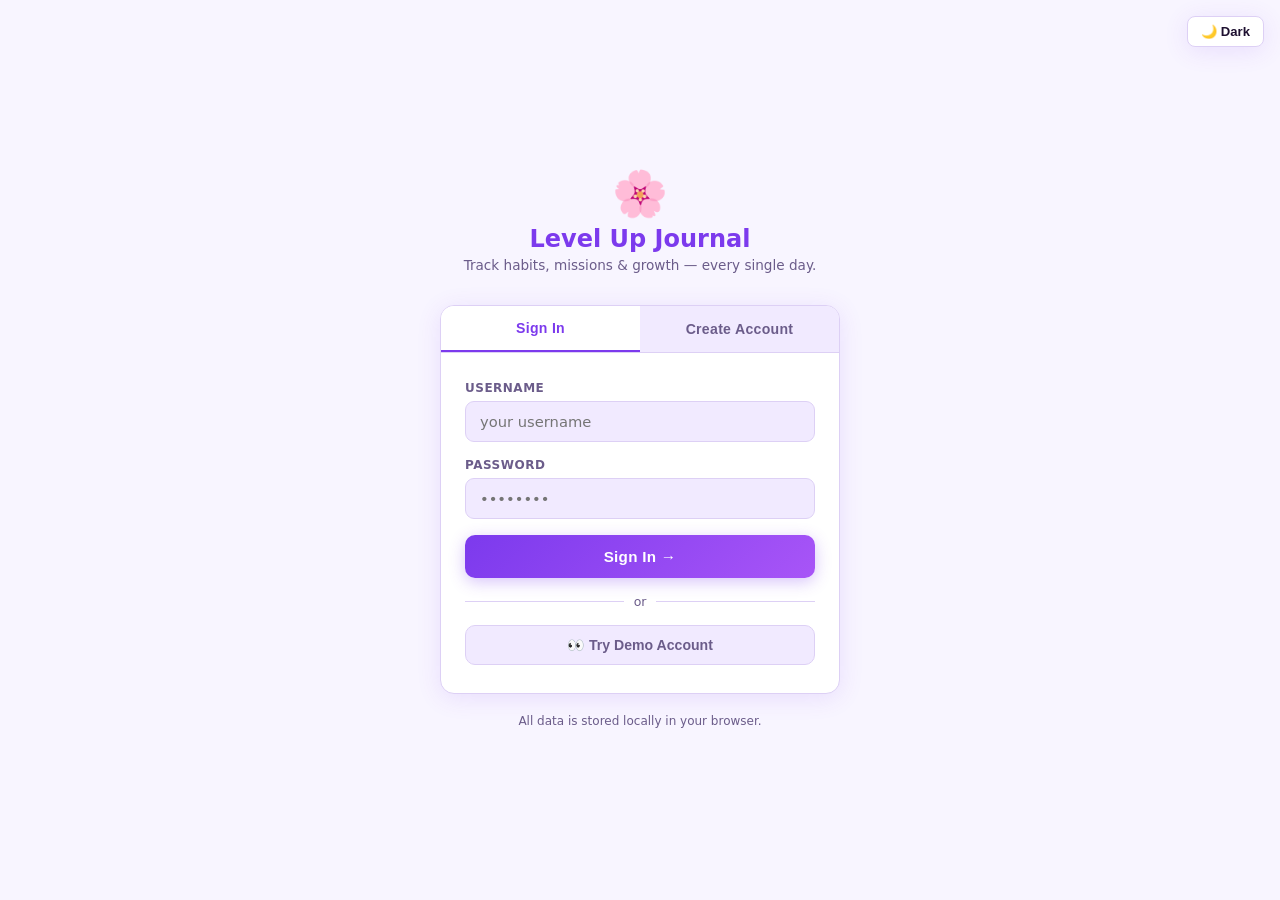
==== index.html @ e2dd6f90 "Index and dashboard is created" ====
<!DOCTYPE html>
<html lang="en" data-theme="light">
<head>
  <meta charset="UTF-8" />
  <meta name="viewport" content="width=device-width, initial-scale=1.0"/>
  <title>🌸 Level Up Journal — Login</title>
  <style>
    :root {
      --bg: #f8f5ff; --surface: #ffffff; --surface2: #f1eaff;
      --border: #ddd0f5; --accent: #7c3aed; --accent2: #a855f7; --accent3: #c084fc;
      --text: #1e1030; --sub: #6b5c8a;
      --shadow: 0 4px 24px rgba(124,58,237,.12);
      --radius: 14px;
    }
    [data-theme="dark"] {
      --bg: #100c1e; --surface: #1a1330; --surface2: #231a3a;
      --border: #3d2f60; --accent: #a855f7; --accent2: #c084fc; --accent3: #7c3aed;
      --text: #f0e8ff; --sub: #9e8cc0;
      --shadow: 0 4px 24px rgba(0,0,0,.4);
    }
    *, *::before, *::after { box-sizing: border-box; margin: 0; padding: 0; }
    body {
      font-family: 'Segoe UI', system-ui, sans-serif;
      background: var(--bg); color: var(--text);
      min-height: 100vh; display: flex; flex-direction: column;
      align-items: center; justify-content: center;
      transition: background .25s, color .25s;
      padding: 20px;
    }
    .theme-toggle {
      position: fixed; top: 16px; right: 16px;
      background: var(--surface); border: 1.5px solid var(--border);
      color: var(--text); border-radius: 8px; padding: 7px 13px;
      cursor: pointer; font-size: .82rem; font-weight: 600;
      box-shadow: var(--shadow);
    }
    .brand {
      text-align: center; margin-bottom: 32px;
    }
    .brand .logo { font-size: 2.8rem; line-height: 1; }
    .brand h1 { font-size: 1.5rem; font-weight: 800; color: var(--accent); margin-top: 8px; }
    .brand p { font-size: .85rem; color: var(--sub); margin-top: 4px; }

    .card {
      background: var(--surface); border: 1.5px solid var(--border);
      border-radius: var(--radius); box-shadow: var(--shadow);
      width: 100%; max-width: 400px; overflow: hidden;
    }
    .tabs {
      display: flex; border-bottom: 1.5px solid var(--border);
    }
    .tab {
      flex: 1; padding: 14px; text-align: center;
      font-size: .88rem; font-weight: 700; cursor: pointer;
      color: var(--sub); background: var(--surface2);
      transition: all .2s; letter-spacing: .3px;
      border: none; outline: none;
    }
    .tab.active {
      background: var(--surface); color: var(--accent);
      border-bottom: 2.5px solid var(--accent);
    }
    .tab-panel { display: none; padding: 28px 24px; }
    .tab-panel.active { display: block; }

    .field { margin-bottom: 16px; }
    .field label {
      display: block; font-size: .75rem; font-weight: 700;
      color: var(--sub); text-transform: uppercase; letter-spacing: .5px; margin-bottom: 6px;
    }
    .field input {
      width: 100%; background: var(--surface2); border: 1.5px solid var(--border);
      border-radius: 9px; padding: 11px 14px; color: var(--text);
      font-size: .92rem; outline: none; font-family: inherit;
      transition: border .15s, box-shadow .15s;
    }
    .field input:focus {
      border-color: var(--accent);
      box-shadow: 0 0 0 3px rgba(124,58,237,.13);
    }
    .field .hint { font-size: .72rem; color: var(--sub); margin-top: 4px; }
    .err {
      background: #fef2f2; border: 1px solid #fca5a5;
      color: #dc2626; border-radius: 8px;
      padding: 9px 12px; font-size: .82rem;
      margin-bottom: 14px; display: none;
    }
    [data-theme="dark"] .err { background: #2d0a0a; border-color: #7f1d1d; color: #f87171; }
    .btn-primary {
      width: 100%; padding: 13px;
      background: linear-gradient(135deg, var(--accent), var(--accent2));
      color: #fff; border: none; border-radius: 10px;
      font-size: .95rem; font-weight: 700; cursor: pointer;
      box-shadow: 0 4px 16px rgba(124,58,237,.3);
      transition: opacity .15s, transform .1s;
      letter-spacing: .3px;
    }
    .btn-primary:hover { opacity: .9; }
    .btn-primary:active { transform: scale(.98); }
    .divider {
      display: flex; align-items: center; gap: 10px;
      margin: 16px 0; color: var(--sub); font-size: .78rem;
    }
    .divider::before, .divider::after {
      content: ''; flex: 1; height: 1px; background: var(--border);
    }
    .demo-btn {
      width: 100%; padding: 11px;
      background: var(--surface2); color: var(--sub);
      border: 1.5px solid var(--border); border-radius: 10px;
      font-size: .88rem; font-weight: 600; cursor: pointer;
      transition: background .15s;
    }
    .demo-btn:hover { background: var(--surface); color: var(--accent); border-color: var(--accent); }
    .footer-note { text-align: center; font-size: .75rem; color: var(--sub); margin-top: 20px; }
  </style>
</head>
<body>
<button class="theme-toggle" onclick="toggleTheme()" id="themeBtn">🌙 Dark</button>

<div class="brand">
  <div class="logo">🌸</div>
  <h1>Level Up Journal</h1>
  <p>Track habits, missions & growth — every single day.</p>
</div>

<div class="card">
  <div class="tabs">
    <button class="tab active" onclick="switchTab('login')">Sign In</button>
    <button class="tab" onclick="switchTab('signup')">Create Account</button>
  </div>

  <!-- LOGIN -->
  <div class="tab-panel active" id="panel-login">
    <div class="err" id="login-err"></div>
    <div class="field">
      <label>Username</label>
      <input type="text" id="login-user" placeholder="your username" autocomplete="username" />
    </div>
    <div class="field">
      <label>Password</label>
      <input type="password" id="login-pass" placeholder="••••••••" autocomplete="current-password" />
    </div>
    <button class="btn-primary" onclick="login()">Sign In →</button>
    <div class="divider">or</div>
    <button class="demo-btn" onclick="demoLogin()">👀 Try Demo Account</button>
  </div>

  <!-- SIGNUP -->
  <div class="tab-panel" id="panel-signup">
    <div class="err" id="signup-err"></div>
    <div class="field">
      <label>Full Name</label>
      <input type="text" id="signup-name" placeholder="Your name" />
    </div>
    <div class="field">
      <label>Username</label>
      <input type="text" id="signup-user" placeholder="choose a username" autocomplete="username" />
      <div class="hint">Letters, numbers and underscores only.</div>
    </div>
    <div class="field">
      <label>Password</label>
      <input type="password" id="signup-pass" placeholder="min 6 characters" autocomplete="new-password" />
    </div>
    <div class="field">
      <label>Confirm Password</label>
      <input type="password" id="signup-pass2" placeholder="repeat password" autocomplete="new-password" />
    </div>
    <button class="btn-primary" onclick="signup()">Create Account →</button>
  </div>
</div>

<div class="footer-note">All data is stored locally in your browser.</div>

<script>
  function toggleTheme() {
    const isDark = document.documentElement.getAttribute('data-theme') === 'dark';
    const next = isDark ? 'light' : 'dark';
    document.documentElement.setAttribute('data-theme', next);
    document.getElementById('themeBtn').textContent = isDark ? '🌙 Dark' : '☀️ Light';
    localStorage.setItem('luj_theme', next);
  }

  function switchTab(tab) {
    document.querySelectorAll('.tab').forEach((t, i) => t.classList.toggle('active', (i === 0) === (tab === 'login')));
    document.getElementById('panel-login').classList.toggle('active', tab === 'login');
    document.getElementById('panel-signup').classList.toggle('active', tab === 'signup');
  }

  function showErr(id, msg) {
    const el = document.getElementById(id);
    el.textContent = msg; el.style.display = 'block';
    setTimeout(() => el.style.display = 'none', 3500);
  }

  function getUsers() { return JSON.parse(localStorage.getItem('luj_users') || '{}'); }
  function saveUsers(u) { localStorage.setItem('luj_users', JSON.stringify(u)); }

  function login() {
    const user = document.getElementById('login-user').value.trim();
    const pass = document.getElementById('login-pass').value;
    if (!user || !pass) return showErr('login-err', 'Please fill in all fields.');
    const users = getUsers();
    if (!users[user] || users[user].password !== btoa(pass))
      return showErr('login-err', 'Invalid username or password.');
    localStorage.setItem('luj_session', user);
    window.location.href = 'journal.html';
  }

  function signup() {
    const name = document.getElementById('signup-name').value.trim();
    const user = document.getElementById('signup-user').value.trim();
    const pass = document.getElementById('signup-pass').value;
    const pass2 = document.getElementById('signup-pass2').value;
    if (!name || !user || !pass || !pass2) return showErr('signup-err', 'Please fill in all fields.');
    if (!/^[a-zA-Z0-9_]+$/.test(user)) return showErr('signup-err', 'Username can only contain letters, numbers, underscores.');
    if (pass.length < 6) return showErr('signup-err', 'Password must be at least 6 characters.');
    if (pass !== pass2) return showErr('signup-err', 'Passwords do not match.');
    const users = getUsers();
    if (users[user]) return showErr('signup-err', 'Username already taken.');
    users[user] = { name, password: btoa(pass), created: new Date().toISOString() };
    saveUsers(users);
    localStorage.setItem('luj_session', user);
    window.location.href = 'journal.html';
  }

  function demoLogin() {
    const users = getUsers();
    if (!users['demo']) {
      users['demo'] = { name: 'Demo User', password: btoa('demo123'), created: new Date().toISOString() };
      saveUsers(users);
    }
    localStorage.setItem('luj_session', 'demo');
    window.location.href = 'journal.html';
  }

  // Init theme
  const t = localStorage.getItem('luj_theme') || 'light';
  document.documentElement.setAttribute('data-theme', t);
  document.addEventListener('DOMContentLoaded', () => {
    document.getElementById('themeBtn').textContent = t === 'dark' ? '☀️ Light' : '🌙 Dark';
    if (localStorage.getItem('luj_session')) window.location.href = 'journal.html';
  });

  // Enter key support
  document.addEventListener('keydown', e => {
    if (e.key !== 'Enter') return;
    if (document.getElementById('panel-login').classList.contains('active')) login();
    else signup();
  });
</script>
</body>
</html>
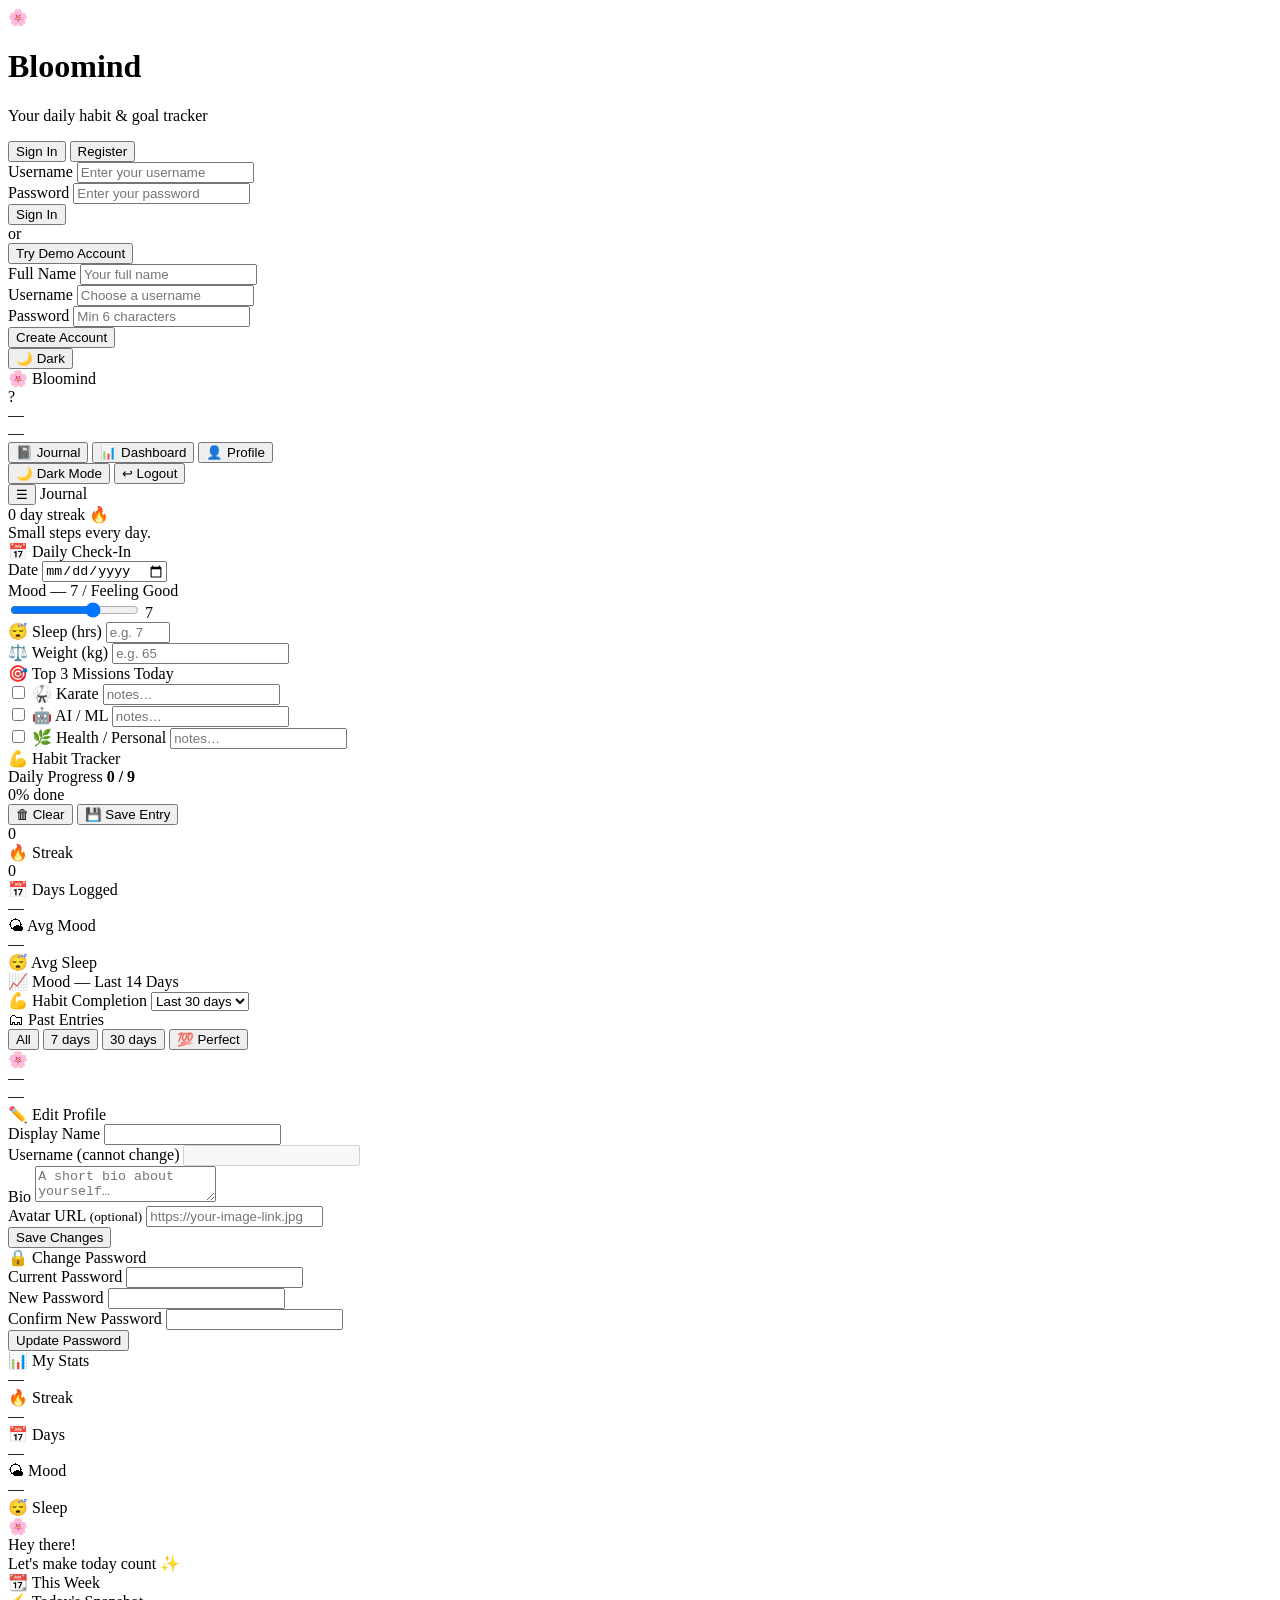
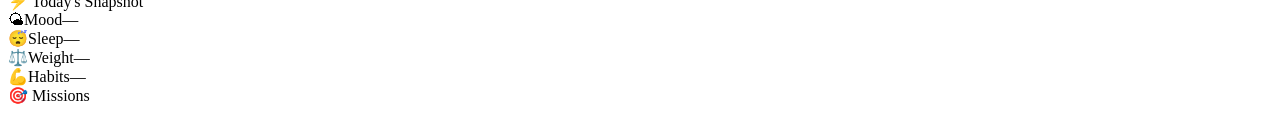
==== commit 3d907eb2: "Refactor index.html for new design and styles Updated the HTML structure and styles for the login pa" ====
--- a/index.html
+++ b/index.html
@@ -2,252 +2,372 @@
 <html lang="en" data-theme="light">
 <head>
   <meta charset="UTF-8" />
-  <meta name="viewport" content="width=device-width, initial-scale=1.0"/>
-  <title>🌸 Level Up Journal — Login</title>
-  <style>
-    :root {
-      --bg: #f8f5ff; --surface: #ffffff; --surface2: #f1eaff;
-      --border: #ddd0f5; --accent: #7c3aed; --accent2: #a855f7; --accent3: #c084fc;
-      --text: #1e1030; --sub: #6b5c8a;
-      --shadow: 0 4px 24px rgba(124,58,237,.12);
-      --radius: 14px;
-    }
-    [data-theme="dark"] {
-      --bg: #100c1e; --surface: #1a1330; --surface2: #231a3a;
-      --border: #3d2f60; --accent: #a855f7; --accent2: #c084fc; --accent3: #7c3aed;
-      --text: #f0e8ff; --sub: #9e8cc0;
-      --shadow: 0 4px 24px rgba(0,0,0,.4);
-    }
-    *, *::before, *::after { box-sizing: border-box; margin: 0; padding: 0; }
-    body {
-      font-family: 'Segoe UI', system-ui, sans-serif;
-      background: var(--bg); color: var(--text);
-      min-height: 100vh; display: flex; flex-direction: column;
-      align-items: center; justify-content: center;
-      transition: background .25s, color .25s;
-      padding: 20px;
-    }
-    .theme-toggle {
-      position: fixed; top: 16px; right: 16px;
-      background: var(--surface); border: 1.5px solid var(--border);
-      color: var(--text); border-radius: 8px; padding: 7px 13px;
-      cursor: pointer; font-size: .82rem; font-weight: 600;
-      box-shadow: var(--shadow);
-    }
-    .brand {
-      text-align: center; margin-bottom: 32px;
-    }
-    .brand .logo { font-size: 2.8rem; line-height: 1; }
-    .brand h1 { font-size: 1.5rem; font-weight: 800; color: var(--accent); margin-top: 8px; }
-    .brand p { font-size: .85rem; color: var(--sub); margin-top: 4px; }
-
-    .card {
-      background: var(--surface); border: 1.5px solid var(--border);
-      border-radius: var(--radius); box-shadow: var(--shadow);
-      width: 100%; max-width: 400px; overflow: hidden;
-    }
-    .tabs {
-      display: flex; border-bottom: 1.5px solid var(--border);
-    }
-    .tab {
-      flex: 1; padding: 14px; text-align: center;
-      font-size: .88rem; font-weight: 700; cursor: pointer;
-      color: var(--sub); background: var(--surface2);
-      transition: all .2s; letter-spacing: .3px;
-      border: none; outline: none;
-    }
-    .tab.active {
-      background: var(--surface); color: var(--accent);
-      border-bottom: 2.5px solid var(--accent);
-    }
-    .tab-panel { display: none; padding: 28px 24px; }
-    .tab-panel.active { display: block; }
-
-    .field { margin-bottom: 16px; }
-    .field label {
-      display: block; font-size: .75rem; font-weight: 700;
-      color: var(--sub); text-transform: uppercase; letter-spacing: .5px; margin-bottom: 6px;
-    }
-    .field input {
-      width: 100%; background: var(--surface2); border: 1.5px solid var(--border);
-      border-radius: 9px; padding: 11px 14px; color: var(--text);
-      font-size: .92rem; outline: none; font-family: inherit;
-      transition: border .15s, box-shadow .15s;
-    }
-    .field input:focus {
-      border-color: var(--accent);
-      box-shadow: 0 0 0 3px rgba(124,58,237,.13);
-    }
-    .field .hint { font-size: .72rem; color: var(--sub); margin-top: 4px; }
-    .err {
-      background: #fef2f2; border: 1px solid #fca5a5;
-      color: #dc2626; border-radius: 8px;
-      padding: 9px 12px; font-size: .82rem;
-      margin-bottom: 14px; display: none;
-    }
-    [data-theme="dark"] .err { background: #2d0a0a; border-color: #7f1d1d; color: #f87171; }
-    .btn-primary {
-      width: 100%; padding: 13px;
-      background: linear-gradient(135deg, var(--accent), var(--accent2));
-      color: #fff; border: none; border-radius: 10px;
-      font-size: .95rem; font-weight: 700; cursor: pointer;
-      box-shadow: 0 4px 16px rgba(124,58,237,.3);
-      transition: opacity .15s, transform .1s;
-      letter-spacing: .3px;
-    }
-    .btn-primary:hover { opacity: .9; }
-    .btn-primary:active { transform: scale(.98); }
-    .divider {
-      display: flex; align-items: center; gap: 10px;
-      margin: 16px 0; color: var(--sub); font-size: .78rem;
-    }
-    .divider::before, .divider::after {
-      content: ''; flex: 1; height: 1px; background: var(--border);
-    }
-    .demo-btn {
-      width: 100%; padding: 11px;
-      background: var(--surface2); color: var(--sub);
-      border: 1.5px solid var(--border); border-radius: 10px;
-      font-size: .88rem; font-weight: 600; cursor: pointer;
-      transition: background .15s;
-    }
-    .demo-btn:hover { background: var(--surface); color: var(--accent); border-color: var(--accent); }
-    .footer-note { text-align: center; font-size: .75rem; color: var(--sub); margin-top: 20px; }
-  </style>
+  <meta name="viewport" content="width=device-width, initial-scale=1.0" />
+  <title>Bloomind 🌸</title>
+  <link rel="preconnect" href="https://fonts.googleapis.com">
+  <link href="https://fonts.googleapis.com/css2?family=Nunito:wght@400;600;700;800;900&display=swap" rel="stylesheet">
+  <link rel="stylesheet" href="style.css" />
 </head>
 <body>
-<button class="theme-toggle" onclick="toggleTheme()" id="themeBtn">🌙 Dark</button>
-
-<div class="brand">
-  <div class="logo">🌸</div>
-  <h1>Level Up Journal</h1>
-  <p>Track habits, missions & growth — every single day.</p>
-</div>
-
-<div class="card">
-  <div class="tabs">
-    <button class="tab active" onclick="switchTab('login')">Sign In</button>
-    <button class="tab" onclick="switchTab('signup')">Create Account</button>
+
+  <!-- ========== LOGIN PAGE ========== -->
+  <div id="page-login" class="page active">
+    <div class="login-wrap">
+
+      <div class="login-brand">
+        <div class="brand-icon">🌸</div>
+        <h1>Bloomind</h1>
+        <p>Your daily habit &amp; goal tracker</p>
+      </div>
+
+      <div class="login-card">
+        <div class="tabs">
+          <button class="tab active" id="tab-signin" onclick="switchTab('signin')">Sign In</button>
+          <button class="tab" id="tab-register" onclick="switchTab('register')">Register</button>
+        </div>
+
+        <!-- Sign In -->
+        <div class="tab-body active" id="body-signin">
+          <div class="alert" id="signin-alert"></div>
+          <div class="form-group">
+            <label>Username</label>
+            <input type="text" id="signin-username" placeholder="Enter your username" />
+          </div>
+          <div class="form-group">
+            <label>Password</label>
+            <input type="password" id="signin-password" placeholder="Enter your password" />
+          </div>
+          <button class="btn-main" onclick="signIn()">Sign In</button>
+          <div class="divider">or</div>
+          <button class="btn-ghost" onclick="demoLogin()">Try Demo Account</button>
+        </div>
+
+        <!-- Register -->
+        <div class="tab-body" id="body-register">
+          <div class="alert" id="register-alert"></div>
+          <div class="form-group">
+            <label>Full Name</label>
+            <input type="text" id="reg-name" placeholder="Your full name" />
+          </div>
+          <div class="form-group">
+            <label>Username</label>
+            <input type="text" id="reg-username" placeholder="Choose a username" />
+          </div>
+          <div class="form-group">
+            <label>Password</label>
+            <input type="password" id="reg-password" placeholder="Min 6 characters" />
+          </div>
+          <button class="btn-main" onclick="register()">Create Account</button>
+        </div>
+      </div>
+
+      <button class="theme-btn" onclick="toggleTheme()" id="loginThemeBtn">🌙 Dark</button>
+    </div>
   </div>
 
-  <!-- LOGIN -->
-  <div class="tab-panel active" id="panel-login">
-    <div class="err" id="login-err"></div>
-    <div class="field">
-      <label>Username</label>
-      <input type="text" id="login-user" placeholder="your username" autocomplete="username" />
-    </div>
-    <div class="field">
-      <label>Password</label>
-      <input type="password" id="login-pass" placeholder="••••••••" autocomplete="current-password" />
-    </div>
-    <button class="btn-primary" onclick="login()">Sign In →</button>
-    <div class="divider">or</div>
-    <button class="demo-btn" onclick="demoLogin()">👀 Try Demo Account</button>
-  </div>
-
-  <!-- SIGNUP -->
-  <div class="tab-panel" id="panel-signup">
-    <div class="err" id="signup-err"></div>
-    <div class="field">
-      <label>Full Name</label>
-      <input type="text" id="signup-name" placeholder="Your name" />
-    </div>
-    <div class="field">
-      <label>Username</label>
-      <input type="text" id="signup-user" placeholder="choose a username" autocomplete="username" />
-      <div class="hint">Letters, numbers and underscores only.</div>
-    </div>
-    <div class="field">
-      <label>Password</label>
-      <input type="password" id="signup-pass" placeholder="min 6 characters" autocomplete="new-password" />
-    </div>
-    <div class="field">
-      <label>Confirm Password</label>
-      <input type="password" id="signup-pass2" placeholder="repeat password" autocomplete="new-password" />
-    </div>
-    <button class="btn-primary" onclick="signup()">Create Account →</button>
-  </div>
-</div>
-
-<div class="footer-note">All data is stored locally in your browser.</div>
-
-<script>
-  function toggleTheme() {
-    const isDark = document.documentElement.getAttribute('data-theme') === 'dark';
-    const next = isDark ? 'light' : 'dark';
-    document.documentElement.setAttribute('data-theme', next);
-    document.getElementById('themeBtn').textContent = isDark ? '🌙 Dark' : '☀️ Light';
-    localStorage.setItem('luj_theme', next);
-  }
-
-  function switchTab(tab) {
-    document.querySelectorAll('.tab').forEach((t, i) => t.classList.toggle('active', (i === 0) === (tab === 'login')));
-    document.getElementById('panel-login').classList.toggle('active', tab === 'login');
-    document.getElementById('panel-signup').classList.toggle('active', tab === 'signup');
-  }
-
-  function showErr(id, msg) {
-    const el = document.getElementById(id);
-    el.textContent = msg; el.style.display = 'block';
-    setTimeout(() => el.style.display = 'none', 3500);
-  }
-
-  function getUsers() { return JSON.parse(localStorage.getItem('luj_users') || '{}'); }
-  function saveUsers(u) { localStorage.setItem('luj_users', JSON.stringify(u)); }
-
-  function login() {
-    const user = document.getElementById('login-user').value.trim();
-    const pass = document.getElementById('login-pass').value;
-    if (!user || !pass) return showErr('login-err', 'Please fill in all fields.');
-    const users = getUsers();
-    if (!users[user] || users[user].password !== btoa(pass))
-      return showErr('login-err', 'Invalid username or password.');
-    localStorage.setItem('luj_session', user);
-    window.location.href = 'journal.html';
-  }
-
-  function signup() {
-    const name = document.getElementById('signup-name').value.trim();
-    const user = document.getElementById('signup-user').value.trim();
-    const pass = document.getElementById('signup-pass').value;
-    const pass2 = document.getElementById('signup-pass2').value;
-    if (!name || !user || !pass || !pass2) return showErr('signup-err', 'Please fill in all fields.');
-    if (!/^[a-zA-Z0-9_]+$/.test(user)) return showErr('signup-err', 'Username can only contain letters, numbers, underscores.');
-    if (pass.length < 6) return showErr('signup-err', 'Password must be at least 6 characters.');
-    if (pass !== pass2) return showErr('signup-err', 'Passwords do not match.');
-    const users = getUsers();
-    if (users[user]) return showErr('signup-err', 'Username already taken.');
-    users[user] = { name, password: btoa(pass), created: new Date().toISOString() };
-    saveUsers(users);
-    localStorage.setItem('luj_session', user);
-    window.location.href = 'journal.html';
-  }
-
-  function demoLogin() {
-    const users = getUsers();
-    if (!users['demo']) {
-      users['demo'] = { name: 'Demo User', password: btoa('demo123'), created: new Date().toISOString() };
-      saveUsers(users);
-    }
-    localStorage.setItem('luj_session', 'demo');
-    window.location.href = 'journal.html';
-  }
-
-  // Init theme
-  const t = localStorage.getItem('luj_theme') || 'light';
-  document.documentElement.setAttribute('data-theme', t);
-  document.addEventListener('DOMContentLoaded', () => {
-    document.getElementById('themeBtn').textContent = t === 'dark' ? '☀️ Light' : '🌙 Dark';
-    if (localStorage.getItem('luj_session')) window.location.href = 'journal.html';
-  });
-
-  // Enter key support
-  document.addEventListener('keydown', e => {
-    if (e.key !== 'Enter') return;
-    if (document.getElementById('panel-login').classList.contains('active')) login();
-    else signup();
-  });
-</script>
+  <!-- ========== MAIN APP ========== -->
+  <div id="page-app" class="page">
+
+    <!-- Sidebar -->
+    <aside class="sidebar" id="sidebar">
+      <div class="sidebar-logo">
+        <span class="logo-icon">🌸</span>
+        <span class="logo-text">Bloomind</span>
+      </div>
+
+      <div class="sidebar-user" id="sidebarUser">
+        <div class="user-avatar" id="userAvatar">?</div>
+        <div>
+          <div class="user-name" id="userName">—</div>
+          <div class="user-handle" id="userHandle">—</div>
+        </div>
+      </div>
+
+      <nav class="sidebar-nav">
+        <button class="nav-btn active" id="nav-journal"   onclick="showSection('journal')">   📓 Journal   </button>
+        <button class="nav-btn"        id="nav-dashboard" onclick="showSection('dashboard')"> 📊 Dashboard </button>
+        <button class="nav-btn"        id="nav-profile"   onclick="showSection('profile')">   👤 Profile   </button>
+      </nav>
+
+      <div class="sidebar-footer">
+        <button class="nav-btn" onclick="toggleTheme()">
+          <span id="themeIcon">🌙</span> <span id="themeText">Dark Mode</span>
+        </button>
+        <button class="nav-btn logout" onclick="logout()">↩ Logout</button>
+      </div>
+    </aside>
+
+    <!-- Overlay for mobile -->
+    <div class="overlay" id="overlay" onclick="closeSidebar()"></div>
+
+    <!-- Main content -->
+    <main class="main">
+      <header class="topbar">
+        <button class="menu-btn" onclick="openSidebar()">☰</button>
+        <span class="topbar-title" id="topbarTitle">Journal</span>
+        <span class="topbar-date" id="topbarDate"></span>
+      </header>
+
+      <div class="main-body">
+      <!-- ═══ LEFT: sections ═══ -->
+      <div class="main-left">
+
+      <!-- JOURNAL SECTION -->
+      <section class="section active" id="section-journal">
+
+        <div class="streak-bar">
+          <div>
+            <span class="streak-num" id="streakNum">0</span>
+            <span class="streak-label">day streak 🔥</span>
+          </div>
+          <span class="streak-quote">Small steps every day.</span>
+        </div>
+
+        <!-- Check-in -->
+        <div class="card">
+          <div class="card-title">📅 Daily Check-In
+            <span class="sunday-tag" id="sundayTag" style="display:none">⚖️ Weigh-In Sunday!</span>
+          </div>
+          <div class="card-body grid-2">
+            <div class="form-group full">
+              <label>Date</label>
+              <input type="date" id="entryDate" onchange="onDateChange()" />
+            </div>
+            <div class="form-group full">
+              <label>Mood — <span id="moodText">7 / Feeling Good</span></label>
+              <div class="slider-row">
+                <input type="range" min="1" max="10" value="7" id="moodSlider" oninput="onMoodChange(this.value)" />
+                <span class="mood-pill" id="moodPill">7</span>
+              </div>
+            </div>
+            <div class="form-group">
+              <label>😴 Sleep (hrs)</label>
+              <input type="number" id="sleepInput" placeholder="e.g. 7" min="0" max="24" step="0.5" />
+            </div>
+            <div class="form-group">
+              <label>⚖️ Weight (kg)</label>
+              <input type="number" id="weightInput" placeholder="e.g. 65" step="0.1" />
+            </div>
+          </div>
+        </div>
+
+        <!-- Missions -->
+        <div class="card">
+          <div class="card-title">🎯 Top 3 Missions Today</div>
+          <div class="card-body" id="missionList">
+            <div class="check-item" data-id="karate">
+              <input type="checkbox" class="check" onchange="tickMission(this)" />
+              <span class="check-label">🥋 Karate</span>
+              <input type="text" class="note-input" placeholder="notes…" />
+            </div>
+            <div class="check-item" data-id="aiml">
+              <input type="checkbox" class="check" onchange="tickMission(this)" />
+              <span class="check-label">🤖 AI / ML</span>
+              <input type="text" class="note-input" placeholder="notes…" />
+            </div>
+            <div class="check-item" data-id="health">
+              <input type="checkbox" class="check" onchange="tickMission(this)" />
+              <span class="check-label">🌿 Health / Personal</span>
+              <input type="text" class="note-input" placeholder="notes…" />
+            </div>
+          </div>
+        </div>
+
+        <!-- Habits -->
+        <div class="card">
+          <div class="card-title">💪 Habit Tracker</div>
+          <div class="card-body">
+            <div id="habitList"></div>
+            <div class="progress-wrap">
+              <div class="progress-labels">
+                <span>Daily Progress</span>
+                <strong id="progressCount">0 / 9</strong>
+              </div>
+              <div class="progress-bar">
+                <div class="progress-fill" id="progressFill" style="width: 0%"></div>
+              </div>
+              <div class="progress-pct" id="progressPct">0% done</div>
+            </div>
+          </div>
+        </div>
+
+        <div class="btn-row">
+          <button class="btn-ghost" onclick="clearJournal()">🗑 Clear</button>
+          <button class="btn-main" onclick="saveJournal()">💾 Save Entry</button>
+        </div>
+
+      </section>
+
+      <!-- DASHBOARD SECTION -->
+      <section class="section" id="section-dashboard">
+
+        <div class="stats-grid">
+          <div class="stat-box"><div class="stat-num" id="st-streak">0</div><div class="stat-lbl">🔥 Streak</div></div>
+          <div class="stat-box"><div class="stat-num" id="st-days">0</div><div class="stat-lbl">📅 Days Logged</div></div>
+          <div class="stat-box"><div class="stat-num" id="st-mood">—</div><div class="stat-lbl">🌤 Avg Mood</div></div>
+          <div class="stat-box"><div class="stat-num" id="st-sleep">—</div><div class="stat-lbl">😴 Avg Sleep</div></div>
+        </div>
+
+        <!-- Mood chart -->
+        <div class="card">
+          <div class="card-title">📈 Mood — Last 14 Days</div>
+          <div class="card-body">
+            <div class="chart-bars" id="moodChart"></div>
+            <div class="chart-labels" id="chartLabels"></div>
+          </div>
+        </div>
+
+        <!-- Habit completion -->
+        <div class="card">
+          <div class="card-title">
+            💪 Habit Completion
+            <select class="inline-select" id="habitRangeSelect" onchange="buildHabitChart()">
+              <option value="7">Last 7 days</option>
+              <option value="14">Last 14 days</option>
+              <option value="30" selected>Last 30 days</option>
+              <option value="all">All time</option>
+            </select>
+          </div>
+          <div class="card-body" id="habitChartBody"></div>
+        </div>
+
+        <!-- History -->
+        <div class="card">
+          <div class="card-title">🗂 Past Entries</div>
+          <div class="card-body">
+            <div class="filter-tabs" id="histFilters">
+              <button class="ftab active" onclick="setFilter('all', this)">All</button>
+              <button class="ftab" onclick="setFilter('7', this)">7 days</button>
+              <button class="ftab" onclick="setFilter('30', this)">30 days</button>
+              <button class="ftab" onclick="setFilter('perfect', this)">💯 Perfect</button>
+            </div>
+            <div id="historyCards"></div>
+            <div class="pagination" id="pagination"></div>
+          </div>
+        </div>
+
+      </section>
+
+      <!-- PROFILE SECTION -->
+      <section class="section" id="section-profile">
+
+        <div class="profile-header">
+          <div class="profile-pic" id="profilePic">🌸</div>
+          <div>
+            <div class="profile-name" id="profileName">—</div>
+            <div class="profile-meta" id="profileMeta">—</div>
+          </div>
+        </div>
+
+        <div class="card">
+          <div class="card-title">✏️ Edit Profile</div>
+          <div class="card-body">
+            <div class="alert" id="profile-alert"></div>
+            <div class="alert success" id="profile-ok"></div>
+            <div class="form-group">
+              <label>Display Name</label>
+              <input type="text" id="pf-name" />
+            </div>
+            <div class="form-group">
+              <label>Username (cannot change)</label>
+              <input type="text" id="pf-username" disabled />
+            </div>
+            <div class="form-group">
+              <label>Bio</label>
+              <textarea id="pf-bio" placeholder="A short bio about yourself…"></textarea>
+            </div>
+            <div class="form-group">
+              <label>Avatar URL <small>(optional)</small></label>
+              <input type="url" id="pf-avatar" placeholder="https://your-image-link.jpg" />
+            </div>
+            <button class="btn-main full" onclick="saveProfile()">Save Changes</button>
+          </div>
+        </div>
+
+        <div class="card">
+          <div class="card-title">🔒 Change Password</div>
+          <div class="card-body">
+            <div class="alert" id="pw-alert"></div>
+            <div class="alert success" id="pw-ok"></div>
+            <div class="form-group">
+              <label>Current Password</label>
+              <input type="password" id="pw-old" />
+            </div>
+            <div class="form-group">
+              <label>New Password</label>
+              <input type="password" id="pw-new" />
+            </div>
+            <div class="form-group">
+              <label>Confirm New Password</label>
+              <input type="password" id="pw-new2" />
+            </div>
+            <button class="btn-main full" onclick="changePassword()">Update Password</button>
+          </div>
+        </div>
+
+        <div class="card">
+          <div class="card-title">📊 My Stats</div>
+          <div class="card-body">
+            <div class="stats-grid" style="margin:0">
+              <div class="stat-box"><div class="stat-num" id="pf-streak">—</div><div class="stat-lbl">🔥 Streak</div></div>
+              <div class="stat-box"><div class="stat-num" id="pf-days">—</div><div class="stat-lbl">📅 Days</div></div>
+              <div class="stat-box"><div class="stat-num" id="pf-mood">—</div><div class="stat-lbl">🌤 Mood</div></div>
+              <div class="stat-box"><div class="stat-num" id="pf-sleep">—</div><div class="stat-lbl">😴 Sleep</div></div>
+            </div>
+          </div>
+        </div>
+
+      </section>
+
+      </div><!-- /main-left -->
+
+      <!-- ═══ RIGHT: Today at a Glance panel ═══ -->
+      <aside class="right-panel" id="rightPanel">
+
+        <!-- Greeting -->
+        <div class="rp-greeting" id="rpGreeting">
+          <div class="rp-greeting-icon">🌸</div>
+          <div>
+            <div class="rp-greeting-name" id="rpName">Hey there!</div>
+            <div class="rp-greeting-sub" id="rpSub">Let's make today count ✨</div>
+          </div>
+        </div>
+
+        <!-- Week view -->
+        <div class="rp-card">
+          <div class="rp-card-title">📆 This Week</div>
+          <div class="week-row" id="weekRow"></div>
+        </div>
+
+        <!-- Today's snapshot -->
+        <div class="rp-card">
+          <div class="rp-card-title">⚡ Today's Snapshot</div>
+          <div class="snapshot-list" id="snapshotList">
+            <div class="snap-item"><span class="snap-icon">🌤</span><span class="snap-label">Mood</span><span class="snap-val" id="snapMood">—</span></div>
+            <div class="snap-item"><span class="snap-icon">😴</span><span class="snap-label">Sleep</span><span class="snap-val" id="snapSleep">—</span></div>
+            <div class="snap-item"><span class="snap-icon">⚖️</span><span class="snap-label">Weight</span><span class="snap-val" id="snapWeight">—</span></div>
+            <div class="snap-item"><span class="snap-icon">💪</span><span class="snap-label">Habits</span><span class="snap-val" id="snapHabits">—</span></div>
+          </div>
+        </div>
+
+        <!-- Mini habit rings -->
+        <div class="rp-card">
+          <div class="rp-card-title">🎯 Missions</div>
+          <div class="mission-snap" id="missionSnap"></div>
+        </div>
+
+        <!-- Quote -->
+        <div class="rp-quote" id="rpQuote"></div>
+
+      </aside>
+
+      </div><!-- /main-body -->
+
+    </main>
+  </div><!-- /page-app -->
+
+  <div class="toast" id="toast"></div>
+
+  <script src="script.js"></script>
 </body>
 </html>
